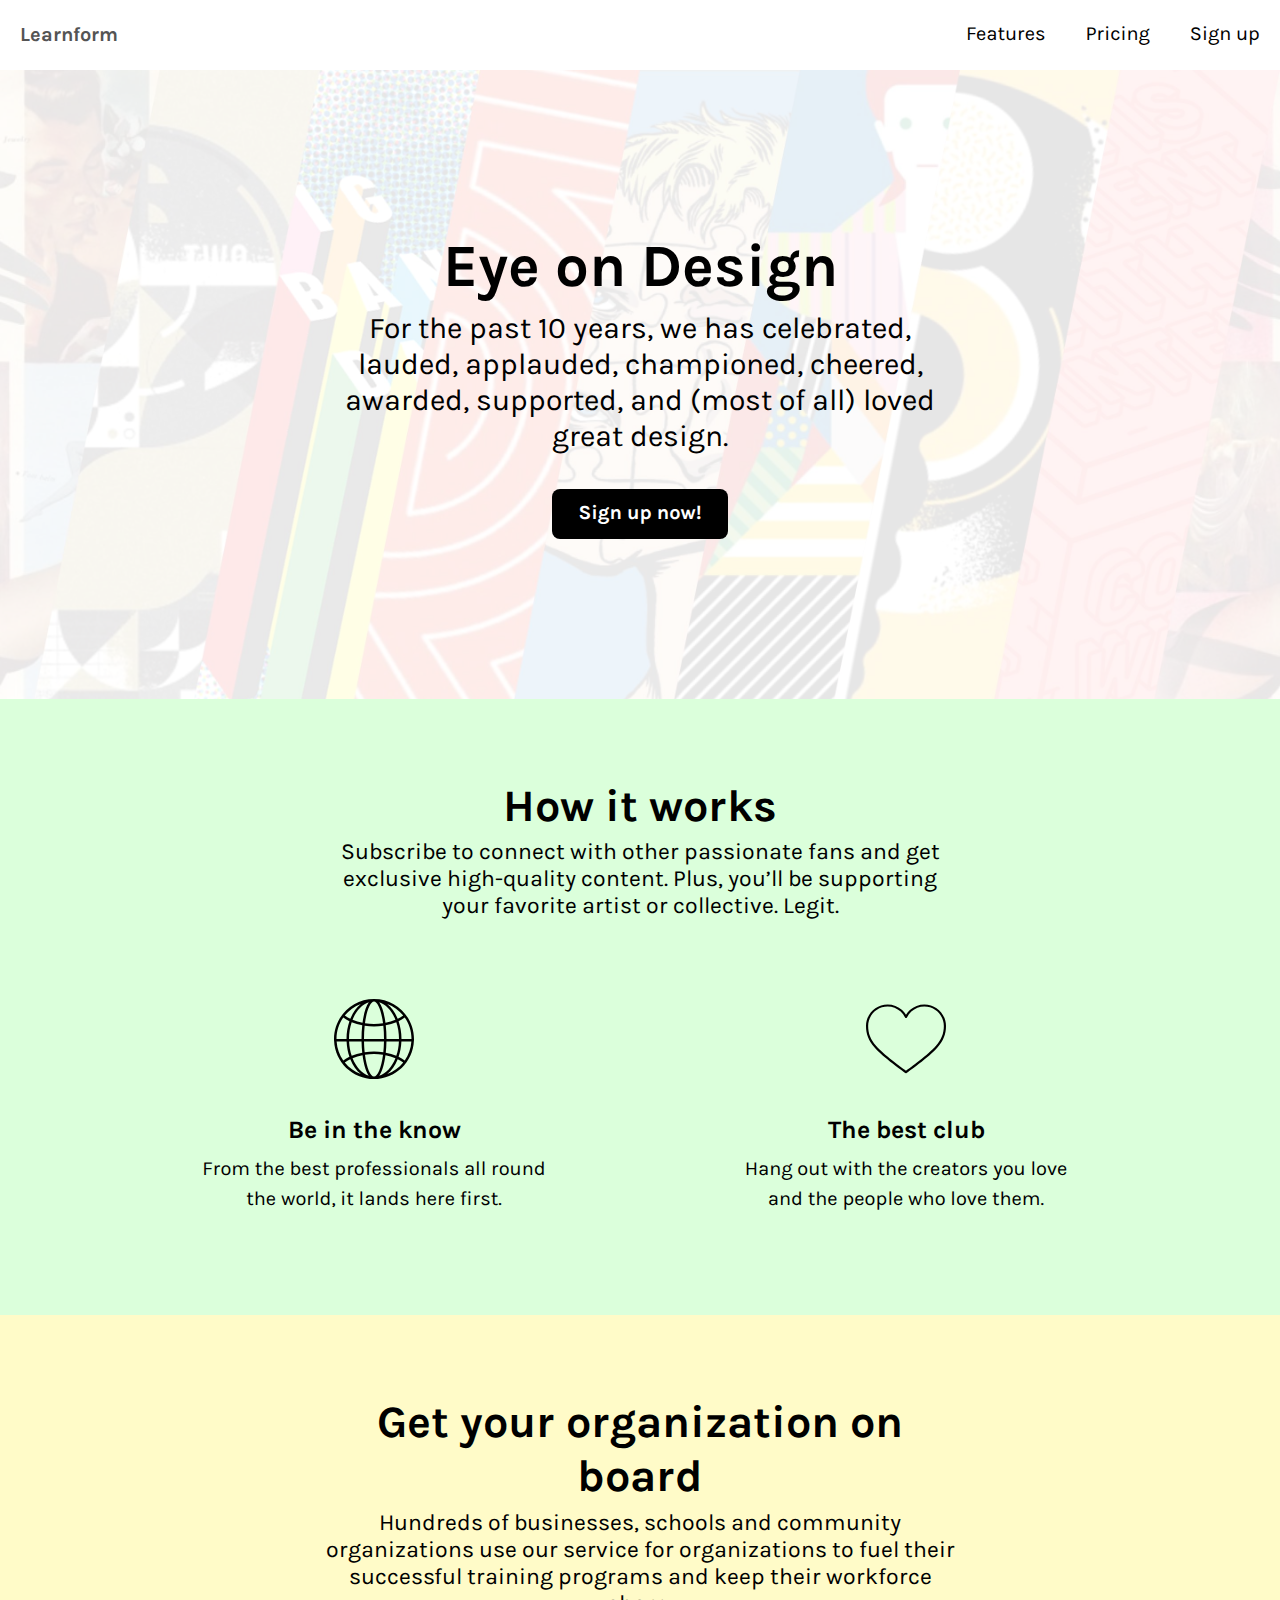
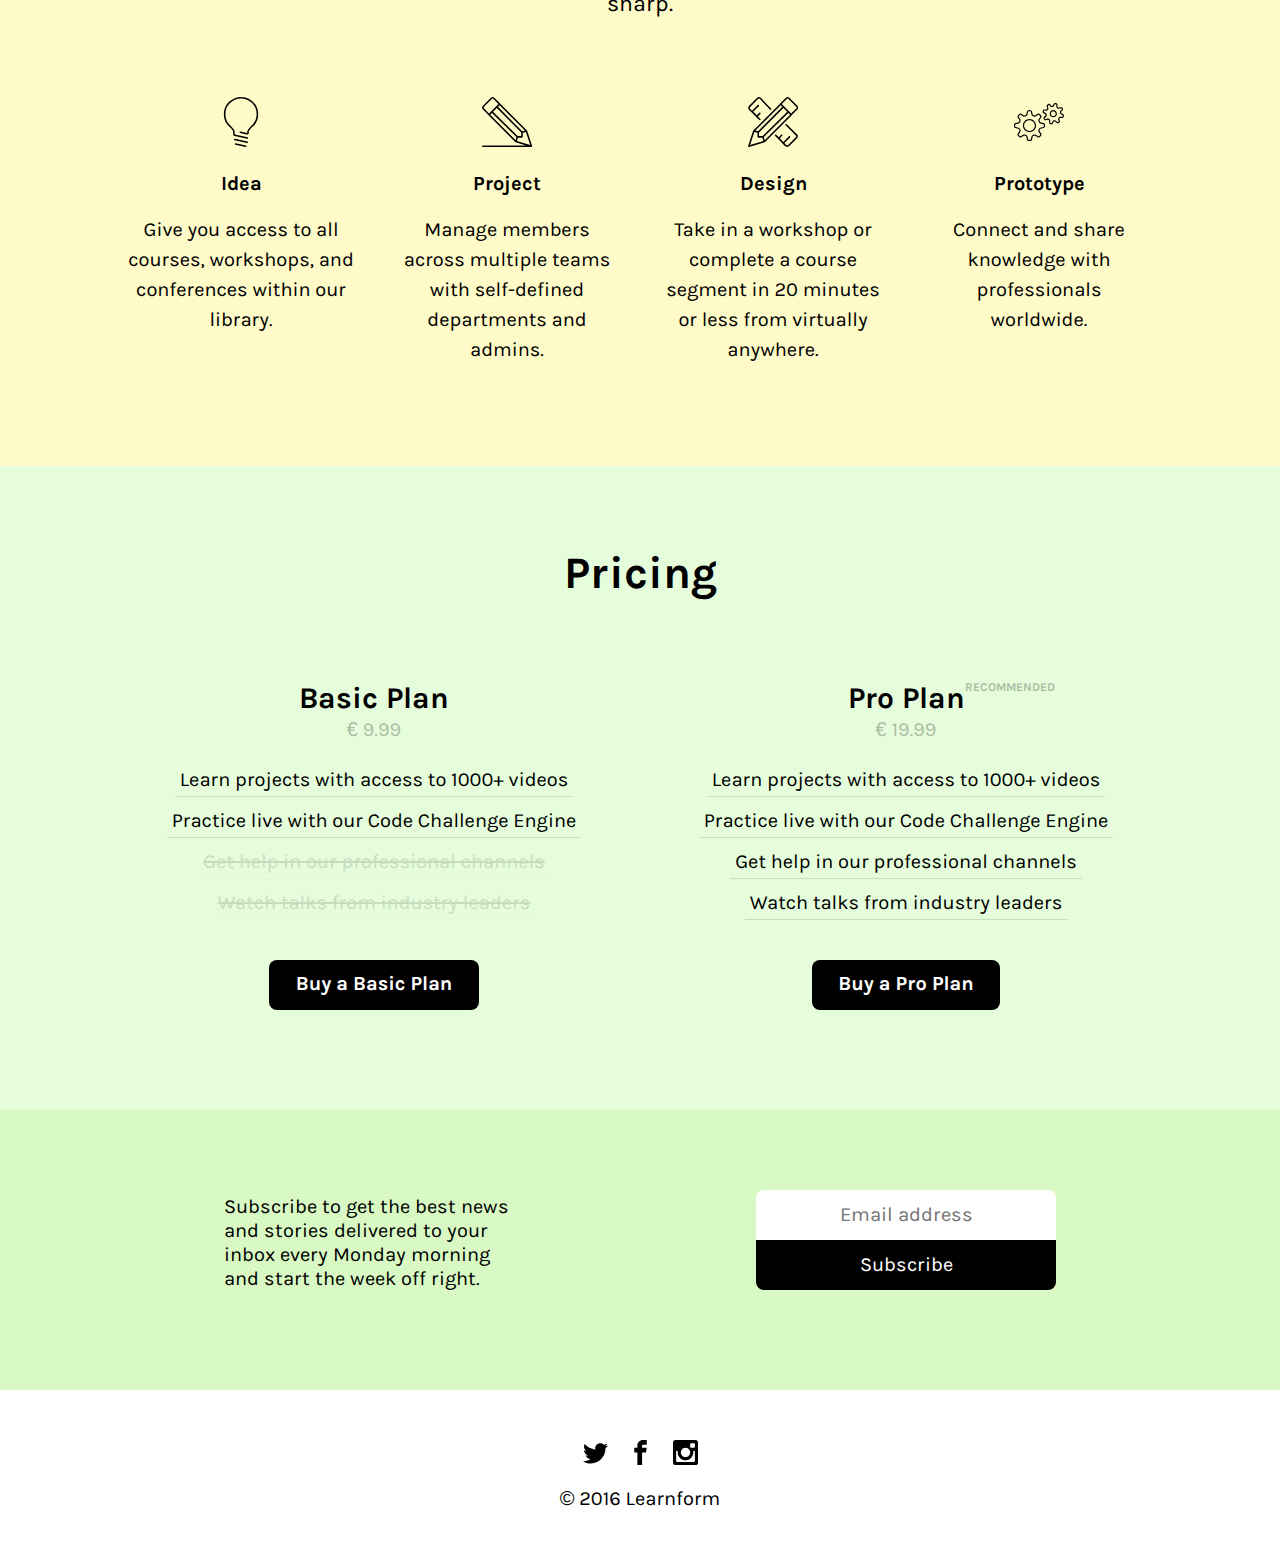
==== index.html @ a3790d33 "Final build" ====
<!DOCTYPE html>
<html lang="en" class="no-js">
  <head>
    <meta charset="utf-8">
    <meta http-equiv="x-ua-compatible" content="ie=edge">
    <meta name="viewport" content="width=device-width, initial-scale=1.0">
    <meta name="description" content="Subscribe to connect with other passionate fans and get exclusive high-quality content">
    <meta name="keywords" content="design, project, organizzation, idea, prototype, professionals">
    <meta name="author" content="Roman Horokhovatskyy">
    <meta name="robots" content="noindex nofollow">
    <title>Learnform</title>
    <link rel="stylesheet" href="css/style.css">
  </head>
  <body><svg style="position: absolute; width: 0; height: 0;" width="0" height="0" version="1.1" xmlns="http://www.w3.org/2000/svg" xmlns:xlink="http://www.w3.org/1999/xlink">
  <defs>
    <symbol id="icon-gears" viewBox="0 0 1344 1024">
      <title>gears</title>
      <path class="path1" d="M118.144 695.040c5.632 1.344 13.28 8.288 15.488 14.624l11.2 27.008c2.528 5.184 2.048 15.456-0.96 20.384l-44.704 73.088c-9.568 15.68-7.584 37.888 5.28 52.288l37.856 37.824c13.184 11.712 36.448 13.824 51.616 4.64l73.088-44.704c4.576-2.816 14.4-3.808 21.28-0.576l26.976 11.136c5.44 1.888 12.384 9.504 13.728 15.136l20.064 83.328c4.256 17.664 21.12 32.192 39.232 33.856 0 0 11.104 1.024 27.744 1.024s27.744-1.024 27.776-1.024c18.080-1.632 34.944-16.192 39.2-33.856l20.096-83.328c1.344-5.6 8.256-13.248 14.592-15.456l27.008-11.2c4.768-2.336 15.808-1.856 20.384 0.96l73.088 44.704c6.432 3.936 14.112 6.016 22.272 6.016 11.040 0 21.728-3.872 30.016-11.264l37.824-37.856c12.224-13.728 14.208-35.936 4.64-51.616l-44.704-73.088c-3.008-4.928-3.488-15.2-0.576-21.28l11.136-26.976c1.888-5.44 9.504-12.384 15.136-13.728l83.328-20.064c17.664-4.256 32.192-21.12 33.856-39.232 0 0 1.024-11.104 1.024-27.744s-1.024-27.744-1.024-27.776c-1.632-18.080-16.192-34.944-33.856-39.232l-83.296-20.032c-5.632-1.344-13.28-8.288-15.488-14.624l-11.2-27.008c-2.528-5.184-2.048-15.456 0.96-20.384l44.704-73.088c9.568-15.68 7.584-37.888-5.28-52.288l-37.856-37.824c-13.216-11.744-36.512-13.856-51.616-4.64l-73.088 44.704c-4.576 2.784-14.432 3.84-21.28 0.576l-26.976-11.136c-5.44-1.888-12.352-9.504-13.696-15.136l-20.096-83.328c-4.256-17.664-21.12-32.192-39.232-33.856-0.064 0.032-11.168-0.992-27.808-0.992s-27.744 1.024-27.776 1.024c-18.080 1.632-34.944 16.192-39.232 33.856l-20.032 83.264c-1.344 5.632-8.288 13.28-14.624 15.488l-27.008 11.2c-4.8 2.336-15.808 1.824-20.384-0.96l-73.056-44.704c-15.136-9.216-37.92-7.616-52.288 5.248l-37.824 37.856c-12.224 13.728-14.208 35.936-4.64 51.616l44.704 73.088c3.008 4.928 3.488 15.2 0.576 21.28l-11.136 26.976c-1.888 5.44-9.504 12.384-15.136 13.728l-83.328 20.064c-17.664 4.256-32.192 21.12-33.856 39.232 0.064 0-0.96 11.104-0.96 27.744s1.024 27.744 1.024 27.776c1.632 18.080 16.192 34.944 33.856 39.232l83.264 20.032zM32 608c0-14.656 0.864-24.544 0.896-24.864 0.384-4.32 5.28-9.984 9.472-11.008l83.328-20.064c16.16-3.904 32.448-18.688 37.504-33.504l10.368-25.184c7.296-14.944 6.272-36.896-2.4-51.104l-44.704-73.056c-2.144-3.552-1.536-10.592 0.576-12.992l36.512-36.544c2.912-2.592 10.336-3.232 13.664-1.216l73.088 44.704c13.856 8.48 37.6 9.056 50.176 2.816l25.216-10.432c15.712-5.408 30.496-21.696 34.4-37.888l20.032-83.296c1.024-4.224 6.688-9.12 11.008-9.504 0.32 0 10.208-0.864 24.864-0.864s24.544 0.864 24.864 0.896c4.32 0.384 9.984 5.28 11.008 9.472l20.064 83.296c3.904 16.16 18.656 32.48 33.504 37.536l25.184 10.368c14.624 7.168 37.28 6.048 51.104-2.4l73.056-44.704c3.328-2.016 11.2-0.96 12.992 0.576l36.544 36.512c2.752 3.104 3.36 10.112 1.216 13.664l-44.704 73.088c-8.672 14.176-9.696 36.16-2.816 50.176l10.432 25.216c5.408 15.712 21.696 30.496 37.888 34.4l83.296 20.032c4.224 1.024 9.12 6.688 9.504 11.008 0 0.32 0.864 10.208 0.864 24.864s-0.864 24.544-0.896 24.864c-0.384 4.32-5.28 9.984-9.472 11.008l-83.328 20.064c-16.16 3.904-32.448 18.688-37.504 33.504l-10.368 25.184c-7.296 14.944-6.272 36.896 2.4 51.104l44.704 73.056c2.144 3.552 1.536 10.592-0.576 12.992l-36.512 36.544c-1.728 1.536-4.864 2.528-8.032 2.528-2.208 0-4.256-0.48-5.6-1.312l-73.088-44.704c-13.824-8.448-37.568-9.056-50.176-2.816l-25.216 10.432c-15.712 5.408-30.496 21.728-34.368 37.888l-20.064 83.296c-1.024 4.224-6.688 9.12-11.008 9.504-0.352 0-10.24 0.864-24.896 0.864s-24.544-0.864-24.864-0.896c-4.32-0.384-9.984-5.28-11.008-9.472l-20.064-83.328c-3.904-16.16-18.688-32.448-33.504-37.504l-25.184-10.368c-6.528-3.2-14.432-4.864-22.88-4.864-10.528 0-20.544 2.592-28.224 7.296l-73.056 44.704c-3.328 2.016-11.232 0.928-12.992-0.576l-36.544-36.544c-2.752-3.104-3.36-10.112-1.216-13.664l44.704-73.088c8.672-14.176 9.696-36.16 2.816-50.176l-10.432-25.216c-5.408-15.712-21.696-30.496-37.888-34.4l-83.296-20.032c-4.224-1.024-9.12-6.688-9.504-11.008 0-0.32-0.864-10.208-0.864-24.864zM416 784c97.056 0 176-78.944 176-176s-78.944-176-176-176-176 78.944-176 176 78.944 176 176 176zM416 464c79.392 0 144 64.608 144 144s-64.608 144-144 144-144-64.608-144-144 64.608-144 144-144zM879.264 170.048c-1.28 1.952-5.92 4.416-8.288 4.416l-59.552-0.576c-14.464 0-28.96 10.272-33.696 23.872 0 0-2.624 7.456-5.504 18.88s-4.096 19.232-4.096 19.232c-2.24 14.432 5.792 30.4 18.688 37.152l52.512 27.52c2.016 1.056 4.992 5.504 5.312 8.736l2.976 20.32c0.48 2.24-1.056 7.36-2.688 8.96l-42.304 41.472c-10.592 10.368-13.376 28.096-6.080 42.016l19.168 32c8.096 11.904 25.632 17.984 39.392 13.696l58.368-17.856c3.168 0 6.336 1.216 8.128 2.656l16.48 12.16c1.92 1.28 4.448 5.984 4.416 8.288l-0.576 59.264c-0.128 14.592 10.112 29.216 23.872 34.016 0 0 7.456 2.624 18.88 5.504s19.232 4.096 19.232 4.096c0.832 0.128 4.16 0.384 4.992 0.384 13.056 0 26.304-7.84 32.16-19.072l27.52-52.512c1.056-2.016 5.504-4.992 8.736-5.312l21.216-3.072c3.2 0 6.976 1.664 8.032 2.752l41.472 42.304c10.080 10.304 27.072 13.984 42.016 6.080l31.968-19.168c12.224-8.32 18.144-25.28 13.728-39.392l-17.664-56.544c-0.672-2.176 0.384-7.424 2.496-9.952l12.16-16.48c1.28-1.952 5.92-4.416 8.288-4.416l59.552 0.576c14.464 0 28.96-10.272 33.696-23.872 0 0 2.624-7.456 5.504-18.88s4.096-19.232 4.096-19.232c2.24-14.432-5.792-30.4-18.688-37.152l-52.512-27.52c-2.016-1.056-4.992-5.504-5.312-8.736l-2.944-20.256c-0.48-2.24 1.056-7.36 2.688-8.96l42.304-41.472c10.592-10.368 13.376-28.096 6.080-42.016l-19.168-32c-8.096-11.872-25.6-18.016-39.392-13.728l-58.4 17.856c-3.168 0-6.336-1.216-8.128-2.656l-16.48-12.16c-1.92-1.28-4.448-5.984-4.416-8.288l0.576-59.264c0.128-14.592-10.112-29.216-23.872-34.016 0 0-7.456-2.624-18.88-5.504s-19.232-4.096-19.232-4.096c-0.832-0.096-4.16-0.352-4.992-0.352-13.056 0-26.304 7.84-32.16 19.072l-27.52 52.512c-1.056 2.016-5.504 4.992-8.736 5.312l-21.216 3.040c-3.2 0-6.976-1.664-8.032-2.752l-41.472-42.304c-10.048-10.272-27.008-13.984-42.016-6.080l-32 19.136c-12.224 8.32-18.144 25.28-13.728 39.392l17.664 56.544c0.672 2.176-0.384 7.424-2.496 9.952l-12.128 16.48zM905.504 188.352l10.976-14.912c8.576-10.144 11.904-26.688 7.936-39.328l-17.632-56.512c-0.16-0.896 0.544-2.912 0.384-2.944l30.336-18.176 3.616 0.544 41.504 42.304c7.36 7.488 19.488 12.352 30.88 12.352 2.624 0 5.152-0.256 6.528-0.608l18.4-2.72c13.184-1.152 27.232-10.496 33.376-22.208l27.488-52.48c0.512-0.8 2.528-1.952 3.84-1.952 0.352 0.032 6.88 1.12 16.416 3.488 9.504 2.4 15.776 4.544 16.064 4.672 0.992 0.416 2.432 2.496 2.496 3.52l-0.576 59.264c-0.128 13.248 7.84 28.128 18.144 34.848l14.88 10.976c9.888 8.352 26.848 11.872 39.328 7.936l56.768-17.664c1.344 0 2.848 0.832 2.656 0.416l18.176 30.336c0.352 0.832 0 2.944-0.544 3.616l-42.304 41.504c-9.44 9.312-14.336 25.44-11.744 37.408l2.688 18.4c1.152 13.184 10.496 27.232 22.24 33.376l52.48 27.488c0.896 0.576 2.016 2.816 1.952 3.84-0.032 0.352-1.12 6.88-3.488 16.416-2.4 9.504-4.544 15.776-4.672 16.064-0.416 0.992-2.496 2.432-3.52 2.496l-59.584-0.576c-13.152 0-27.872 7.968-34.528 18.144l-10.944 14.88c-8.576 10.144-11.904 26.688-7.936 39.328l17.632 56.512c0.16 0.864-0.544 2.912-0.384 2.944l-30.336 18.176-3.616-0.544-41.504-42.304c-7.36-7.488-19.488-12.352-30.88-12.352-2.624 0-5.152 0.256-6.528 0.608l-18.4 2.72c-13.184 1.152-27.232 10.496-33.376 22.208l-27.488 52.48c-0.512 0.8-2.528 1.952-3.84 1.952v0c-0.352-0.032-6.88-1.12-16.416-3.488-9.504-2.4-15.776-4.544-16.064-4.672-0.992-0.416-2.432-2.496-2.496-3.52l0.576-59.264c0.128-13.248-7.84-28.128-18.144-34.848l-14.88-10.976c-7.104-6.016-17.568-9.6-28-9.6-4.032 0-7.872 0.576-11.36 1.664l-56.768 17.664c-1.376 0-2.88-0.736-2.656-0.416l-18.176-30.336c-0.352-0.832 0-2.944 0.544-3.616l42.304-41.504c9.44-9.312 14.336-25.44 11.744-37.408l-2.688-18.368c-1.152-13.184-10.496-27.232-22.24-33.376l-52.48-27.488c-0.896-0.576-2.016-2.816-1.952-3.84 0.032-0.352 1.12-6.88 3.488-16.416 2.4-9.504 4.544-15.776 4.672-16.064 0.416-0.992 2.496-2.432 3.52-2.496l59.584 0.576c13.152 0 27.872-7.968 34.528-18.144zM1056 384c52.928 0 96-43.072 96-96s-43.072-96-96-96-96 43.072-96 96 43.072 96 96 96zM1056 224c35.296 0 64 28.704 64 64s-28.704 64-64 64-64-28.704-64-64 28.704-64 64-64z"></path>
    </symbol>

    <symbol id="icon-lightbulb" viewBox="0 0 704 1024">
      <title>lightbulb</title>
      <path class="path1" d="M352 0c-169.28 0-352 134.592-352 352 0 107.296 42.688 197.568 124.672 265.984 0.864 1.088 1.856 2.016 2.944 2.816 60.832 65.984 63.904 78.528 64.32 107.552 0.192 11.488 0.096 14.88 0 16.736l-0.128 6.688c-0.48 14.464-1.216 38.688 28.768 47.84l259.008 56.992c1.152 0.256 2.304 0.384 3.424 0.384 7.36 0 13.984-5.088 15.616-12.576 1.92-8.64-3.552-17.184-12.192-19.072l-257.76-56.672c-4.96-1.504-5.376-1.632-4.928-15.936l0.096-6.112c0 0 0.32-2.496 0.064-18.752-0.608-40.608-9.44-60.224-73.888-129.888-1.248-1.536-2.752-2.816-4.416-3.776-75.392-64.096-113.6-145.568-113.6-242.208 0-197.664 166.080-320 320-320 157.312 0 320 119.712 320 320 0 127.296-61.696 197.472-112.576 241.632-1.76 0.832-3.328 2.016-4.704 3.488-65.184 70.528-74.016 90.144-74.624 130.752 0 0.96-0.032 2.080 0 3.296l-0.032 1.12c-0.096 2.432-0.448 3.776-0.416 4.288-1.088-0.16-3.744-0.576-3.744-0.576l-134.24-31.584c-8.704-1.984-17.216 3.328-19.232 11.904-2.016 8.608 3.296 17.216 11.904 19.264l132.608 31.104c1.76 0.64 17.696 5.824 31.136-3.616 5.856-4.128 12.672-12.224 13.888-27.712l0.096-1.504c0.032-1.024 0.064-2.080 0.064-3.168 0-0.288 0-0.576-0.032-0.832l0.032-1.472c0.416-28.864 3.424-41.408 64.16-107.392 0.288-0.224 0.608-0.448 0.864-0.704 85.344-71.712 126.848-159.488 126.848-268.288 0-220.32-178.976-352-352-352zM480 944c7.328 0 13.92-5.024 15.584-12.48 1.984-8.608-3.424-17.184-12.064-19.136l-256-58.048c-8.672-1.92-17.184 3.456-19.136 12.064-1.984 8.608 3.424 17.184 12.064 19.136l256 58.048c1.216 0.288 2.4 0.416 3.552 0.416zM243.488 945.728c-8.672-1.92-17.152 3.488-19.136 12.096-1.92 8.64 3.488 17.184 12.128 19.104l208 46.656c1.216 0.288 2.368 0.416 3.52 0.416 7.328 0 13.952-5.056 15.616-12.512 1.92-8.64-3.488-17.184-12.128-19.104l-208-46.656z"></path>
    </symbol>

    <symbol id="icon-pencil" viewBox="0 0 1024 1024">
      <title>pencil</title>
      <path class="path1" d="M0 1007.328c0 8.832 7.168 16 16 16h995.552c2.144 0 4.224-0.416 6.176-1.248s3.712-2.016 5.184-3.488c0.032-0.032 0.064-0.032 0.096-0.064 0.096-0.096 0.096-0.288 0.224-0.384 1.632-1.76 2.688-3.904 3.424-6.24 0.224-0.736 0.32-1.44 0.448-2.208 0.128-0.8 0.48-1.504 0.48-2.336 0-1.28-0.448-2.4-0.736-3.584-0.096-0.448 0.096-0.896-0.064-1.344l-101.12-310.88c-0.768-2.4-2.112-4.608-3.904-6.368l-547.744-547.776c-0.576-0.896-0.992-1.856-1.76-2.656l-119.648-119.648c-19.424-19.424-51.040-19.424-70.496 0l-167.52 167.52c-9.408 9.408-14.592 21.92-14.592 35.232s5.184 25.856 14.592 35.264l116.992 116.992c0.576 0.864 0.96 1.856 1.728 2.624l546.88 550.56c1.888 1.92 4.192 3.296 6.784 4.064l214.816 64h-885.792c-8.832-0.032-16 7.136-16 15.968zM203.584 325.152l501.984 495.552-18.464 64.064-519.84-523.296 36.32-36.32zM730.112 800l-503.936-497.44 77.984-77.984 499.424 500.736v74.688h-73.472zM823.52 700l-496.736-498.048 33.248-33.248 518.752 518.752-55.264 12.544zM735.616 832h83.968c8.832 0 16-7.168 16-16v-85.92l64.224-14.592 87.136 267.84-271.616-80.928 20.288-70.4zM32 217.856c0-4.768 1.856-9.216 5.216-12.608l167.52-167.52c6.944-6.944 18.24-6.976 25.248 0l107.904 107.904-192.736 192.736-107.904-107.904c-3.392-3.36-5.248-7.84-5.248-12.608z"></path>
    </symbol>

    <symbol id="icon-tools" viewBox="0 0 992 1024">
      <title>tools</title>
      <path class="path1" d="M6.752 180.672c-27.104 27.136-21.312 65.344 0.256 86.88 0.864 0.832 87.488 83.584 209.312 205.408 3.136 3.136 7.232 4.672 11.328 4.672s8.192-1.568 11.328-4.672c6.24-6.24 6.24-16.384 0-22.624-18.368-18.368-35.84-35.744-52.416-52.192l50.848-50.848c6.24-6.24 6.24-16.384 0-22.624s-16.384-6.24-22.624 0l-50.976 50.976c-28.512-28.16-53.632-52.736-74.080-72.672l115.68-115.68c6.24-6.24 6.24-16.384 0-22.624s-16.384-6.24-22.624 0l-116.032 116.032c-23.552-22.816-37.12-35.776-37.344-36-6.752-6.752-15.616-25.76 0-41.376l160-160c6.176-6.272 22.624-18.72 40.672-0.768 0.8 0.896 81.6 92.672 204.928 216 6.24 6.24 16.384 6.24 22.624 0s6.24-16.384 0-22.624c-122.56-122.528-202.752-213.6-204.224-215.264-29.824-29.76-65.792-20.832-86.624 0l-160.032 160zM685.408 772.672c-6.24-6.24-16.384-6.24-22.624 0l-50.912 50.88c-15.52-15.712-31.808-32.16-48.96-49.312-6.24-6.24-16.384-6.24-22.624 0s-6.24 16.384 0 22.624c118.528 118.496 201.312 207.008 202.496 208.288 10.976 11.008 26.016 17.056 42.336 17.056v0c16.8 0 33.792-6.56 44.32-17.12l159.936-161.824c20.128-20.128 21.28-54.272 2.496-73.12l-214.592-214.56c-6.24-6.24-16.384-6.24-22.624 0s-6.24 16.384 0 22.624l214.592 214.56c6.4 6.4 5.184 20.224-2.528 27.936l-159.968 161.824c-3.68 3.712-12.032 7.68-21.632 7.68 0 0 0 0 0 0-5.504 0-13.376-1.344-19.328-7.328-0.32-0.352-13.728-14.656-36.992-39.008l116.608-116.608c6.24-6.24 6.24-16.384 0-22.624s-16.384-6.24-22.624 0l-116.128 116.128c-19.968-20.768-44.448-46.016-72.32-74.432l51.072-51.072c6.24-6.208 6.24-16.32 0-22.592zM-9.376 1018.528c3.072 3.136 7.2 4.8 11.456 4.8 1.536 0 3.072-0.224 4.576-0.672l320-95.328c2.592-0.768 4.896-2.144 6.784-4.064l546.88-550.56c0.768-0.768 1.152-1.76 1.728-2.624l116.992-116.992c9.408-9.44 14.624-21.952 14.624-35.296 0-13.312-5.216-25.824-14.624-35.2l-167.52-167.488c-18.816-18.816-51.68-18.816-70.496 0l-119.648 119.648c-0.768 0.768-1.184 1.76-1.76 2.656l-547.712 547.744c-1.792 1.792-3.136 3.968-3.904 6.368l-101.12 310.88c-1.856 5.664-0.416 11.84 3.744 16.128zM653.6 168.672l33.248 33.248-496.736 498.080-55.264-12.544 518.752-518.784zM210.080 725.312l499.424-500.736 77.952 77.952-503.936 497.472h-73.44v-74.688zM846.368 361.472l-519.808 523.328-18.464-64.064 501.984-495.584 36.288 36.32zM113.856 715.488l64.224 14.592v85.92c0 8.832 7.168 16 16 16h83.968l20.288 70.4-271.616 80.928 87.136-267.84zM783.68 37.728c6.752-6.752 18.496-6.752 25.248 0l167.52 167.52c3.36 3.36 5.216 7.84 5.216 12.608 0 4.736-1.856 9.248-5.248 12.64l-107.872 107.904-192.736-192.736 107.872-107.936z"></path>
    </symbol>

    <symbol id="icon-heart" viewBox="0 0 1184 1024">
      <title>heart</title>
      <path class="path1" d="M864 0c-79.232 0-155.392 29.472-214.528 83.040-22.464 20.32-41.696 43.424-57.472 68.928-15.776-25.504-35.008-48.608-57.472-68.96-59.136-53.536-135.296-83.008-214.528-83.008-176.448 0-320 143.552-320 320 0 119.104 37.056 213.12 123.872 314.4 126.144 147.2 445.408 371.84 458.944 381.344 2.752 1.952 5.984 2.912 9.184 2.912s6.432-0.96 9.184-2.912c13.536-9.504 332.8-234.144 458.976-381.344 86.784-101.28 123.84-195.296 123.84-314.4 0-176.448-143.552-320-320-320zM1035.872 613.6c-111.84 130.432-389.76 330.912-443.872 369.44-54.112-38.528-332.032-239.008-443.84-369.44-81.44-95.008-116.16-182.816-116.16-293.6 0-158.816 129.216-288 288-288 71.264 0 139.84 26.528 193.024 74.72 26.816 24.32 48.576 52.992 64.64 85.248 5.44 10.88 23.232 10.88 28.672 0 16.064-32.256 37.824-60.928 64.64-85.216 53.184-48.224 121.76-74.752 193.024-74.752 158.784 0 288 129.184 288 288 0 110.784-34.72 198.592-116.128 293.6z"></path>
    </symbol>

    <symbol id="icon-global" viewBox="0 0 1024 1024">
      <title>global</title>
      <path class="path1" d="M1.088 533.376c11.328 272.352 235.808 490.624 510.912 490.624s499.584-218.272 510.912-490.624c0.608-1.696 1.088-3.456 1.088-5.376 0-1.152-0.416-2.144-0.64-3.2 0.096-4.288 0.64-8.48 0.64-12.8 0-282.304-229.696-512-512-512s-512 229.696-512 512c0 4.32 0.544 8.512 0.64 12.8-0.224 1.056-0.64 2.048-0.64 3.2 0 1.92 0.48 3.68 1.088 5.376zM797.472 727.744c-42.208-17.664-87.52-31.328-134.88-40.672 5.056-46.496 8.032-94.784 8.96-143.040h159.36c-2.912 65.728-14.592 127.776-33.44 183.712zM862.88 544h127.488c-5.952 89.792-36.416 172.896-85.216 242.528-24.288-17.056-50.464-32.608-78.624-46.080 20.64-59.808 33.344-126.176 36.352-196.448zM396.448 713.152c37.696-5.888 76.384-9.152 115.552-9.152s77.856 3.264 115.52 9.152c-22.208 170.72-70.72 278.848-115.52 278.848s-93.312-108.128-115.552-278.848zM445.056 981.248c-88.032-28.224-162.496-111.072-207.424-223.488 39.872-16.8 82.752-29.92 127.68-38.944 14.688 111.872 41.536 209.344 79.744 262.432zM392.768 342.688c38.944 6.016 78.88 9.312 119.232 9.312s80.288-3.296 119.232-9.312c5.504 51.84 8.768 108.416 8.768 169.312h-256c0-60.896 3.264-117.472 8.768-169.312zM639.52 544c-0.896 48.8-3.776 94.752-8.32 137.312-38.912-6.016-78.816-9.312-119.2-9.312s-80.288 3.296-119.232 9.312c-5.536-52.032-7.584-97.824-8.32-137.312h255.072zM658.72 718.816c44.928 9.024 87.776 22.144 127.68 38.944-44.928 112.416-119.392 195.264-207.424 223.488 38.176-53.088 65.024-150.56 79.744-262.432zM672 512c0-58.752-3.264-118.272-9.408-175.040 47.36-9.344 92.672-23.040 134.88-40.672 21.888 64.928 34.528 138.080 34.528 215.712h-160zM658.72 305.184c-14.72-111.872-41.536-209.376-79.776-262.432 88.032 28.224 162.496 111.072 207.424 223.488-39.872 16.8-82.72 29.952-127.648 38.944zM627.552 310.848c-37.696 5.888-76.384 9.152-115.552 9.152s-77.856-3.264-115.552-9.152c22.24-170.72 70.752-278.848 115.552-278.848s93.312 108.128 115.552 278.848zM365.28 305.184c-44.928-9.024-87.776-22.144-127.68-38.944 44.928-112.416 119.392-195.264 207.424-223.488-38.176 53.088-65.024 150.56-79.744 262.432zM361.408 336.96c-6.144 56.768-9.408 116.288-9.408 175.040h-160c0-77.632 12.64-150.784 34.528-215.744 42.208 17.664 87.52 31.328 134.88 40.704zM352.448 544c0.928 48.256 3.904 96.544 8.96 143.072-47.36 9.344-92.672 23.040-134.88 40.672-18.848-55.936-30.528-117.984-33.44-183.744h159.36zM197.44 740.448c-28.16 13.504-54.304 29.024-78.592 46.080-48.8-69.632-79.264-152.704-85.216-242.528h127.488c3.008 70.272 15.712 136.64 36.32 196.448zM138.016 812.16c21.92-15.328 45.344-29.504 70.624-41.76 32.128 79.52 78.368 145.536 133.952 190.176-80.832-30.656-151.328-82.176-204.576-148.416zM681.408 960.544c55.616-44.608 101.824-110.656 133.952-190.176 25.28 12.288 48.704 26.432 70.624 41.76-53.248 66.272-123.744 117.792-204.576 148.416zM864 512c0-82.144-13.696-159.584-37.44-228.448 28.16-13.504 54.336-29.024 78.624-46.080 54.528 77.888 86.816 172.448 86.816 274.528h-128zM886.016 211.84c-21.92 15.328-45.344 29.472-70.624 41.76-32.128-79.52-78.368-145.568-133.952-190.176 80.8 30.656 151.296 82.176 204.576 148.416zM342.592 63.456c-55.616 44.608-101.824 110.656-133.952 190.176-25.312-12.288-48.704-26.464-70.624-41.792 53.248-66.24 123.744-117.76 204.576-148.384zM118.848 237.472c24.256 17.056 50.432 32.576 78.592 46.080-23.744 68.864-37.44 146.304-37.44 228.448h-128c0-102.080 32.288-196.64 86.848-274.528z"></path>
    </symbol>

    <!-- Social -->

    <symbol id="icon-facebook" viewBox="0 0 1024 1024">
      <title>facebook</title>
      <path class="path1" d="M608 192h160v-192h-160c-123.514 0-224 100.486-224 224v96h-128v192h128v512h192v-512h160l32-192h-192v-96c0-17.346 14.654-32 32-32z"></path>
    </symbol>

    <symbol id="icon-instagram" viewBox="0 0 1024 1024">
      <title>instagram</title>
      <path class="path1" d="M928 0h-832c-52.8 0-96 43.2-96 96v832c0 52.8 43.2 96 96 96h832c52.8 0 96-43.2 96-96v-832c0-52.8-43.2-96-96-96zM704 160c0-17.6 14.4-32 32-32h128c17.6 0 32 14.4 32 32v128c0 17.6-14.4 32-32 32h-128c-17.6 0-32-14.4-32-32v-128zM512 320c106 0 192 86 192 192s-86 192-192 192c-106 0-192-86-192-192s86-192 192-192zM896 864v0c0 17.6-14.4 32-32 32h-704c-17.6 0-32-14.4-32-32v0-416h70.4c-4.2 20.6-6.4 42-6.4 64 0 176.8 143.2 320 320 320s320-143.2 320-320c0-22-2.2-43.4-6.4-64h70.4v416z"></path>
    </symbol>

    <symbol id="icon-twitter" viewBox="0 0 1024 1024">
      <title>twitter</title>
      <path class="path1" d="M1024 226.4c-37.6 16.8-78.2 28-120.6 33 43.4-26 76.6-67.2 92.4-116.2-40.6 24-85.6 41.6-133.4 51-38.4-40.8-93-66.2-153.4-66.2-116 0-210 94-210 210 0 16.4 1.8 32.4 5.4 47.8-174.6-8.8-329.4-92.4-433-219.6-18 31-28.4 67.2-28.4 105.6 0 72.8 37 137.2 93.4 174.8-34.4-1-66.8-10.6-95.2-26.2 0 0.8 0 1.8 0 2.6 0 101.8 72.4 186.8 168.6 206-17.6 4.8-36.2 7.4-55.4 7.4-13.6 0-26.6-1.4-39.6-3.8 26.8 83.4 104.4 144.2 196.2 146-72 56.4-162.4 90-261 90-17 0-33.6-1-50.2-3 93.2 59.8 203.6 94.4 322.2 94.4 386.4 0 597.8-320.2 597.8-597.8 0-9.2-0.2-18.2-0.6-27.2 41-29.4 76.6-66.4 104.8-108.6z"></path>
    </symbol>
  </defs>
</svg>

    <div class="topbar">
      <header>
        <h1><a href="/">Learnform</a></h1>
      </header>
      <nav>
        <h1 class="vh">Main navigation</h1><a href="#features">Features</a><a href="#pricing">Pricing</a><a href="#pricing">Sign up</a>
      </nav>
    </div>
    <section class="hero">
      <div class="headline contain">
        <h1>Eye on Design</h1>
        <h2>For the past 10 years, we has celebrated, lauded, applauded, championed, cheered, awarded, supported, and (most of all) loved great design.</h2><a href="#pricing" class="button">Sign up now!</a>
      </div><span class="bg"></span>
    </section>
    <section id="features" class="layout-1">
      <div class="headline contain">
        <h1>How it works</h1>
        <h2>Subscribe to connect with other passionate fans and get exclusive high-quality content. Plus, you’ll be supporting your favorite artist or collective. Legit.</h2>
      </div>
      <div class="contain">
        <div class="columns two">
          <article class="column">
            <h1>Be in the know</h1>
            <p>From the best professionals all round the world, it lands here first.</p>
            <figure>
              <svg class="icon">
                <use xlink:href="#icon-global"></use>
              </svg>
            </figure>
          </article>
          <article class="column">
            <h1>The best club</h1>
            <p>Hang out with the creators you love and the people who love them.</p>
            <figure>
              <svg class="icon">
                <use xlink:href="#icon-heart"></use>
              </svg>
            </figure>
          </article>
        </div>
      </div>
    </section>
    <section class="layout-2">
      <div class="headline contain">
        <h1>Get your organization on board</h1>
        <h2>Hundreds of businesses, schools and community organizations use our service for organizations to fuel their successful training programs and keep their workforce sharp.</h2>
      </div>
      <div class="contain">
        <div class="columns four">
          <article class="column">
            <h1>Idea</h1>
            <p>Give you access to all courses, workshops, and conferences within our library.</p>
            <figure>
              <svg class="icon">
                <use xlink:href="#icon-lightbulb"></use>
              </svg>
            </figure>
          </article>
          <article class="column">
            <h1>Project</h1>
            <p>Manage members across multiple teams with self-defined departments and admins. </p>
            <figure>
              <svg class="icon">
                <use xlink:href="#icon-pencil"></use>
              </svg>
            </figure>
          </article>
          <article class="column">
            <h1>Design</h1>
            <p>Take in a workshop or complete a course segment in 20 minutes or less from virtually anywhere.</p>
            <figure>
              <svg class="icon">
                <use xlink:href="#icon-tools"></use>
              </svg>
            </figure>
          </article>
          <article class="column">
            <h1>Prototype</h1>
            <p>Connect and share knowledge with professionals worldwide.</p>
            <figure>
              <svg class="icon">
                <use xlink:href="#icon-gears"></use>
              </svg>
            </figure>
          </article>
        </div>
      </div>
    </section>
    <section id="pricing" class="pricing">
      <div class="headline contain">
        <h1>Pricing</h1>
      </div>
      <div class="contain">
        <div class="columns two">
          <article class="column">
            <div class="price">
              <h1>Basic Plan</h1><span>&euro; 9.99</span>
            </div>
            <ul>
              <li class="yes">Learn projects with access to 1000+ videos</li>
              <li class="yes">Practice live with our Code Challenge Engine</li>
              <li class="no">Get help in our professional channels</li>
              <li class="no">Watch talks from industry leaders</li>
            </ul><a href="#" class="button">Buy a Basic Plan</a>
          </article>
          <article class="column">
            <div class="price">
              <h1>Pro Plan<span class="featured">Recommended</span></h1><span>&euro; 19.99</span>
            </div>
            <ul>
              <li class="yes">Learn projects with access to 1000+ videos</li>
              <li class="yes">Practice live with our Code Challenge Engine</li>
              <li class="yes">Get help in our professional channels</li>
              <li class="yes">Watch talks from industry leaders</li>
            </ul><a href="#" class="button">Buy a Pro Plan</a>
          </article>
        </div>
      </div>
    </section>
    <section class="newsletter">
      <div class="contain">
        <div class="columns two">
          <div class="column">
            <h1 class="vh">Newsletter</h1>
            <h2>Subscribe to get the best news and stories delivered to your inbox every Monday morning and start the week off right.</h2>
          </div>
          <div class="column">
            <form class="form">
              <label for="newsletter" class="vh">Subscribe for updates</label>
              <input id="newsletter" type="email" name="email" placeholder="Email address" class="input"><br>
              <button type="submit" class="button">Subscribe</button>
            </form>
          </div>
        </div>
      </div>
    </section>
    <footer class="footer">
      <div class="contain">
        <nav class="social">
          <h1 class="vh">Social links</h1><a href="#" target="_blank"><span class="vh">Twitter</span>
            <svg class="icon">
              <use xlink:href="#icon-twitter"></use>
            </svg></a><a href="#" target="_blank"><span class="vh">Facebook</span>
            <svg class="icon">
              <use xlink:href="#icon-facebook"></use>
            </svg></a><a href="#" target="_blank"><span class="vh">Instagram</span>
            <svg class="icon">
              <use xlink:href="#icon-instagram"></use>
            </svg></a>
        </nav>
        <div class="copy">
          <p>&copy; 2016 Learnform</p>
        </div>
      </div>
    </footer>
    <script src="js/scripts-min.js"></script>
  </body>
</html>
---- css/style.css ----
@font-face {
  font-family: "Karla";
  font-style: normal;
  font-weight: 400;
  src: local("Karla"), local("Karla-Regular"), url(../fonts/Karla-Regular.woff2) format("woff2"), url(../fonts/Karla-Regular.woff) format("woff");
}
@font-face {
  font-family: "Karla";
  font-style: italic;
  font-weight: 400;
  src: local("Karla Italic"), local("Karla-Italic"), url(../fonts/Karla-Italic.woff2) format("woff2"), url(../fonts/Karla-Italic.woff) format("woff");
}
@font-face {
  font-family: "Karla";
  font-style: normal;
  font-weight: 700;
  src: local("Karla Bold"), local("Karla-Bold"), url(../fonts/Karla-Bold.woff2) format("woff2"), url(../fonts/Karla-Bold.woff) format("woff");
}
/*! normalize.css v3.0.3 | MIT License | github.com/necolas/normalize.css */
/**
 * 1. Set default font family to sans-serif.
 * 2. Prevent iOS and IE text size adjust after device orientation change,
 *    without disabling user zoom.
 */
html {
  font-family: sans-serif;
  /* 1 */
  -ms-text-size-adjust: 100%;
  /* 2 */
  -webkit-text-size-adjust: 100%;
  /* 2 */
}

/**
 * Remove default margin.
 */
body {
  margin: 0;
}

/* HTML5 display definitions
   ========================================================================== */
/**
 * Correct `block` display not defined for any HTML5 element in IE 8/9.
 * Correct `block` display not defined for `details` or `summary` in IE 10/11
 * and Firefox.
 * Correct `block` display not defined for `main` in IE 11.
 */
article,
aside,
details,
figcaption,
figure,
footer,
header,
hgroup,
main,
menu,
nav,
section,
summary {
  display: block;
}

/**
 * 1. Correct `inline-block` display not defined in IE 8/9.
 * 2. Normalize vertical alignment of `progress` in Chrome, Firefox, and Opera.
 */
audio,
canvas,
progress,
video {
  display: inline-block;
  /* 1 */
  vertical-align: baseline;
  /* 2 */
}

/**
 * Prevent modern browsers from displaying `audio` without controls.
 * Remove excess height in iOS 5 devices.
 */
audio:not([controls]) {
  display: none;
  height: 0;
}

/**
 * Address `[hidden]` styling not present in IE 8/9/10.
 * Hide the `template` element in IE 8/9/10/11, Safari, and Firefox < 22.
 */
[hidden],
template {
  display: none;
}

/* Links
   ========================================================================== */
/**
 * Remove the gray background color from active links in IE 10.
 */
a {
  background-color: transparent;
}

/**
 * Improve readability of focused elements when they are also in an
 * active/hover state.
 */
a:active,
a:hover {
  outline: 0;
}

/* Text-level semantics
   ========================================================================== */
/**
 * Address styling not present in IE 8/9/10/11, Safari, and Chrome.
 */
abbr[title] {
  border-bottom: 1px dotted;
}

/**
 * Address style set to `bolder` in Firefox 4+, Safari, and Chrome.
 */
b,
strong {
  font-weight: bold;
}

/**
 * Address styling not present in Safari and Chrome.
 */
dfn {
  font-style: italic;
}

/**
 * Address variable `h1` font-size and margin within `section` and `article`
 * contexts in Firefox 4+, Safari, and Chrome.
 */
h1 {
  font-size: 2em;
  margin: 0.67em 0;
}

/**
 * Address styling not present in IE 8/9.
 */
mark {
  background: #ff0;
  color: #000;
}

/**
 * Address inconsistent and variable font size in all browsers.
 */
small {
  font-size: 80%;
}

/**
 * Prevent `sub` and `sup` affecting `line-height` in all browsers.
 */
sub,
sup {
  font-size: 75%;
  line-height: 0;
  position: relative;
  vertical-align: baseline;
}

sup {
  top: -0.5em;
}

sub {
  bottom: -0.25em;
}

/* Embedded content
   ========================================================================== */
/**
 * Remove border when inside `a` element in IE 8/9/10.
 */
img {
  border: 0;
}

/**
 * Correct overflow not hidden in IE 9/10/11.
 */
svg:not(:root) {
  overflow: hidden;
}

/* Grouping content
   ========================================================================== */
/**
 * Address margin not present in IE 8/9 and Safari.
 */
figure {
  margin: 1em 40px;
}

/**
 * Address differences between Firefox and other browsers.
 */
hr {
  box-sizing: content-box;
  height: 0;
}

/**
 * Contain overflow in all browsers.
 */
pre {
  overflow: auto;
}

/**
 * Address odd `em`-unit font size rendering in all browsers.
 */
code,
kbd,
pre,
samp {
  font-family: monospace, monospace;
  font-size: 1em;
}

/* Forms
   ========================================================================== */
/**
 * Known limitation: by default, Chrome and Safari on OS X allow very limited
 * styling of `select`, unless a `border` property is set.
 */
/**
 * 1. Correct color not being inherited.
 *    Known issue: affects color of disabled elements.
 * 2. Correct font properties not being inherited.
 * 3. Address margins set differently in Firefox 4+, Safari, and Chrome.
 */
button,
input,
optgroup,
select,
textarea {
  color: inherit;
  /* 1 */
  font: inherit;
  /* 2 */
  margin: 0;
  /* 3 */
}

/**
 * Address `overflow` set to `hidden` in IE 8/9/10/11.
 */
button {
  overflow: visible;
}

/**
 * Address inconsistent `text-transform` inheritance for `button` and `select`.
 * All other form control elements do not inherit `text-transform` values.
 * Correct `button` style inheritance in Firefox, IE 8/9/10/11, and Opera.
 * Correct `select` style inheritance in Firefox.
 */
button,
select {
  text-transform: none;
}

/**
 * 1. Avoid the WebKit bug in Android 4.0.* where (2) destroys native `audio`
 *    and `video` controls.
 * 2. Correct inability to style clickable `input` types in iOS.
 * 3. Improve usability and consistency of cursor style between image-type
 *    `input` and others.
 */
button,
html input[type="button"],
input[type="reset"],
input[type="submit"] {
  -webkit-appearance: button;
  /* 2 */
  cursor: pointer;
  /* 3 */
}

/**
 * Re-set default cursor for disabled elements.
 */
button[disabled],
html input[disabled] {
  cursor: default;
}

/**
 * Remove inner padding and border in Firefox 4+.
 */
button::-moz-focus-inner,
input::-moz-focus-inner {
  border: 0;
  padding: 0;
}

/**
 * Address Firefox 4+ setting `line-height` on `input` using `!important` in
 * the UA stylesheet.
 */
input {
  line-height: normal;
}

/**
 * It's recommended that you don't attempt to style these elements.
 * Firefox's implementation doesn't respect box-sizing, padding, or width.
 *
 * 1. Address box sizing set to `content-box` in IE 8/9/10.
 * 2. Remove excess padding in IE 8/9/10.
 */
input[type="checkbox"],
input[type="radio"] {
  box-sizing: border-box;
  /* 1 */
  padding: 0;
  /* 2 */
}

/**
 * Fix the cursor style for Chrome's increment/decrement buttons. For certain
 * `font-size` values of the `input`, it causes the cursor style of the
 * decrement button to change from `default` to `text`.
 */
input[type="number"]::-webkit-inner-spin-button,
input[type="number"]::-webkit-outer-spin-button {
  height: auto;
}

/**
 * 1. Address `appearance` set to `searchfield` in Safari and Chrome.
 * 2. Address `box-sizing` set to `border-box` in Safari and Chrome.
 */
input[type="search"] {
  -webkit-appearance: textfield;
  /* 1 */
  box-sizing: content-box;
  /* 2 */
}

/**
 * Remove inner padding and search cancel button in Safari and Chrome on OS X.
 * Safari (but not Chrome) clips the cancel button when the search input has
 * padding (and `textfield` appearance).
 */
input[type="search"]::-webkit-search-cancel-button,
input[type="search"]::-webkit-search-decoration {
  -webkit-appearance: none;
}

/**
 * Define consistent border, margin, and padding.
 */
fieldset {
  border: 1px solid #c0c0c0;
  margin: 0 2px;
  padding: 0.35em 0.625em 0.75em;
}

/**
 * 1. Correct `color` not being inherited in IE 8/9/10/11.
 * 2. Remove padding so people aren't caught out if they zero out fieldsets.
 */
legend {
  border: 0;
  /* 1 */
  padding: 0;
  /* 2 */
}

/**
 * Remove default vertical scrollbar in IE 8/9/10/11.
 */
textarea {
  overflow: auto;
}

/**
 * Don't inherit the `font-weight` (applied by a rule above).
 * NOTE: the default cannot safely be changed in Chrome and Safari on OS X.
 */
optgroup {
  font-weight: bold;
}

/* Tables
   ========================================================================== */
/**
 * Remove most spacing between table cells.
 */
table {
  border-collapse: collapse;
  border-spacing: 0;
}

td,
th {
  padding: 0;
}

body {
  font-family: "Karla", sans-serif;
  font-size: 100%;
  line-height: 1.5;
  font-weight: 400;
  text-rendering: geometricPrecision;
  font-smoothing: antialiased;
}
@media screen and (min-width: 64rem) {
  body {
    font-size: 100%;
  }
}
@media screen and (min-width: 80rem) {
  body {
    font-size: 125%;
  }
}

h1, h2, h3, h4, h5, h6 {
  margin-top: 0.25em;
  margin-bottom: 0.5em;
  font-weight: 700;
  line-height: 1.2;
  text-rendering: optimizeLegibility;
}
@media print {
  h1, h2, h3, h4, h5, h6 {
    page-break-after: avoid;
  }
}

h1 {
  font-size: 3em;
}

h2 {
  font-size: 2.25em;
}

h3 {
  font-size: 1.5em;
}

h4 {
  font-size: 1.25em;
}

h5 {
  font-size: 1.125em;
}

h6 {
  font-size: 1em;
}

a {
  text-decoration: none;
}
a:focus {
  outline: 0;
}

.cf:before, .columns:before, .topbar:before, .hero:before, .layout-1:before, .layout-2:before, .pricing:before, .pricing .price:before, .newsletter:before, .cf:after, .columns:after, .topbar:after, .hero:after, .layout-1:after, .layout-2:after, .pricing:after, .pricing .price:after, .newsletter:after {
  display: table;
  content: " ";
}
.cf:after, .columns:after, .topbar:after, .hero:after, .layout-1:after, .layout-2:after, .pricing:after, .pricing .price:after, .newsletter:after {
  position: absolute;
  clear: both;
}

.vh {
  position: absolute;
  overflow: hidden;
  clip: rect(0 0 0 0);
  width: 1px;
  height: 1px;
  margin: -1px;
  padding: 0;
  border: 0;
}

.cp, .pricing .price span.featured {
  letter-spacing: em-calc(2);
  text-transform: uppercase;
}

*, *:before, *:after {
  box-sizing: inherit;
}

img {
  display: inline-block;
  max-width: 100%;
  height: auto;
  vertical-align: middle;
  -ms-interpolation-mode: bicubic;
}

figure {
  margin: 0;
}

svg {
  fill: #000 !important;
  max-height: 100%;
}

.headline {
  text-align: center;
}
.headline h1 {
  font-size: 2.25em;
  margin-top: 0;
  margin-bottom: 0;
}
.headline h2 {
  font-size: 1.125em;
  font-weight: 400;
}
.headline.contain {
  max-width: 40rem;
}

.contain {
  max-width: 64rem;
  margin-right: auto;
  margin-left: auto;
}

.columns {
  box-sizing: border-box;
  overflow: hidden;
  margin-left: -1em;
  margin-right: -1em;
}
@media screen and (min-width: 40rem) {
  .columns.two .column {
    width: 50%;
  }
}
@media screen and (min-width: 40rem) {
  .columns.four .column {
    width: 50%;
  }
}
@media screen and (min-width: 64rem) {
  .columns.four .column {
    width: 25%;
  }
}

.column {
  float: left;
  width: 100%;
  padding-left: 1em;
  padding-right: 1em;
}
.column:last-child:not(:first-child) {
  float: right;
}

.button {
  display: inline-block;
  margin-top: 1em;
  margin-bottom: 1em;
  padding: 0.5em 1.333333em;
  border-radius: 8px;
  font-weight: 700;
  cursor: pointer;
  text-decoration: none;
  border: 0;
}
.button:hover, .button:focus {
  transform: translateY(1px);
}

.icon {
  display: inline-block;
  width: 1.25em;
  height: 1.25em;
  fill: currentColor;
}

.topbar {
  overflow: hidden;
  text-align: center;
  background-color: rgba(255, 255, 255, 0.95);
}
@media screen and (min-width: 40rem) {
  .topbar {
    text-align: inherit;
  }
}
@media screen and (min-width: 40rem) {
  .topbar header {
    float: left;
  }
}
.topbar header h1 {
  margin: 0;
  font-size: 1em;
  line-height: 1.5;
}
.topbar header h1 a {
  display: block;
  padding: 1em;
}
@media screen and (max-width: 40rem) {
  .topbar nav {
    display: flex;
    align-items: center;
    justify-content: space-around;
  }
}
@media screen and (min-width: 40rem) {
  .topbar nav {
    float: right;
  }
}
.topbar nav a {
  display: inline-block;
  padding: 1em;
}

.hero {
  position: relative;
  padding: 4em 1em;
  background-image: url(../media/artwork.jpg);
  background-size: cover;
  animation: slide 150s linear infinite;
}
@media screen and (min-width: 64rem) {
  .hero {
    padding-top: 6em;
    padding-bottom: 6em;
  }
}
@media screen and (min-width: 80rem) {
  .hero {
    padding-top: 8em;
    padding-bottom: 8em;
  }
}
.hero .headline {
  position: relative;
  z-index: 2;
}
.hero h1 {
  font-size: 2.25em;
}
@media screen and (min-width: 40rem) {
  .hero h1 {
    font-size: 3em;
  }
}
.hero h2 {
  font-size: 1.25em;
}
@media screen and (min-width: 40rem) {
  .hero h2 {
    font-size: 1.5em;
  }
}
.hero .button {
  margin-bottom: 0;
}

.bg {
  position: absolute;
  top: 0;
  left: 0;
  width: 100%;
  height: 100%;
  background-color: rgba(255, 255, 255, 0.9);
  z-index: 1;
}

@keyframes slide {
  0% {
    background-position: 0 0;
  }
  100% {
    background-position: 3000px 0;
  }
}
.layout-1 {
  background-color: #DBFFDB;
  padding: 4em 1em;
}
.layout-1 .headline {
  margin-bottom: 4em;
}
.layout-1 .columns {
  text-align: center;
}
.layout-1 .columns h1 {
  font-size: 1.25em;
  margin-bottom: 0;
}
.layout-1 .columns p {
  max-width: 18em;
  margin-left: auto;
  margin-right: auto;
}
.layout-1 .columns p:first-of-type {
  margin-top: 0.5em;
}
.layout-1 .columns figure {
  order: -1;
  margin-bottom: 1em;
}
.layout-1 .columns img {
  border-radius: 50%;
}
.layout-1 .column {
  display: flex;
  flex-direction: column;
}
.layout-1 .icon {
  width: 4em;
  height: 4em;
}

.layout-2 {
  background-color: #FFFBC8;
  padding: 4em 1em;
}
.layout-2 .headline {
  margin-bottom: 4em;
}
.layout-2 .columns {
  text-align: center;
}
.layout-2 .columns h1 {
  font-size: 1.25em;
  margin-bottom: 0;
}
@media screen and (min-width: 40rem) {
  .layout-2 .columns h1 {
    font-size: 1em;
    margin-bottom: 1em;
  }
}
.layout-2 .columns p {
  max-width: 18em;
  margin-left: auto;
  margin-right: auto;
}
.layout-2 .columns p:first-of-type {
  margin-top: 0.5em;
}
@media screen and (min-width: 40rem) {
  .layout-2 .columns p:first-of-type {
    margin-top: 0;
  }
}
.layout-2 .columns figure {
  order: -1;
  margin-bottom: 0.5em;
}
.layout-2 .columns img {
  border-radius: 50%;
}
.layout-2 .column {
  display: flex;
  flex-direction: column;
}
.layout-2 .icon {
  width: 4em;
  height: 4em;
}
@media screen and (min-width: 40rem) {
  .layout-2 .icon {
    width: 2.5em;
    height: 2.5em;
  }
}

.pricing {
  background-color: #E5FDDB;
  padding: 4em 1em;
}
.pricing .headline {
  margin-bottom: 4em;
}
.pricing .columns {
  text-align: center;
}
.pricing .columns h1 {
  font-size: 1.5em;
  margin-top: 0;
  margin-bottom: 0;
}
.pricing .columns ul {
  list-style: none;
  padding-left: 0;
}
.pricing .columns li {
  display: inline-block;
  border-bottom: 1px solid rgba(0, 0, 0, 0.125);
  padding-left: 0.25em;
  padding-right: 0.25em;
  margin-bottom: 0.5em;
}
.pricing .columns li:last-child {
  margin-bottom: 0;
}
.pricing .columns li.no {
  opacity: 0.125;
  text-decoration: line-through;
}
.pricing .columns p {
  max-width: 18em;
  margin-left: auto;
  margin-right: auto;
}
.pricing .columns p:first-of-type {
  margin-top: 0.5em;
}
.pricing .price span {
  opacity: 0.25;
}
.pricing .price span.featured {
  position: absolute;
  vertical-align: top;
  font-size: 40%;
}

.newsletter {
  background-color: #D8F9C3;
  padding: 4em 1em;
}
.newsletter .column {
  margin-bottom: 0.5em;
}
@media screen and (min-width: 40rem) {
  .newsletter .column {
    margin-bottom: 0;
  }
}
.newsletter h2 {
  font-size: 1em;
  font-weight: 400;
  max-width: 15em;
  margin-left: auto;
  margin-right: auto;
}
.newsletter .form {
  text-align: center;
  max-width: 15em;
  margin-left: auto;
  margin-right: auto;
}
.newsletter .input {
  padding: 0.25em 0.666667em;
  line-height: 2.5em;
  height: 2.5em;
  width: 100%;
  border: 0;
  border-radius: 8px;
  border-bottom-left-radius: 0;
  border-bottom-right-radius: 0;
  text-align: center;
}
.newsletter .input:focus {
  outline: none;
  box-shadow: inset 0 0 3px rgba(0, 0, 0, 0.25);
}
.newsletter .button {
  margin-top: 0;
  width: 100%;
  font-weight: 400;
  border-top-left-radius: 0;
  border-top-right-radius: 0;
}

.footer {
  text-align: center;
  padding: 2em 1em;
}
.footer .social a {
  display: inline-block;
  width: 1.25em;
  height: 1.25em;
  padding: 0.5em;
  box-sizing: content-box;
}
.footer .social a:hover, .footer .social a:focus {
  transform: translateY(1px);
}
.footer .copy p {
  margin-top: 0.5em;
  margin-bottom: 0;
}

body {
  background-color: #fff;
}

body, a {
  color: #000;
}

a:focus, a:hover {
  color: #545454;
}

.hero {
  background-color: #ececec;
}

.button {
  color: #fff;
  background-color: #000;
}
.button:focus, .button:hover {
  color: #fff;
  opacity: 0.75;
}

a {
  transition: color 200ms cubic-bezier(0.4, 0, 0.2, 1);
}

.button {
  transition: all 200ms cubic-bezier(0.4, 0, 0.2, 1);
}

.newsletter .input {
  transition: all 100ms cubic-bezier(0.4, 0, 0.2, 1);
}

.footer .social a {
  transition: all 200ms cubic-bezier(0.4, 0, 0.2, 1);
}
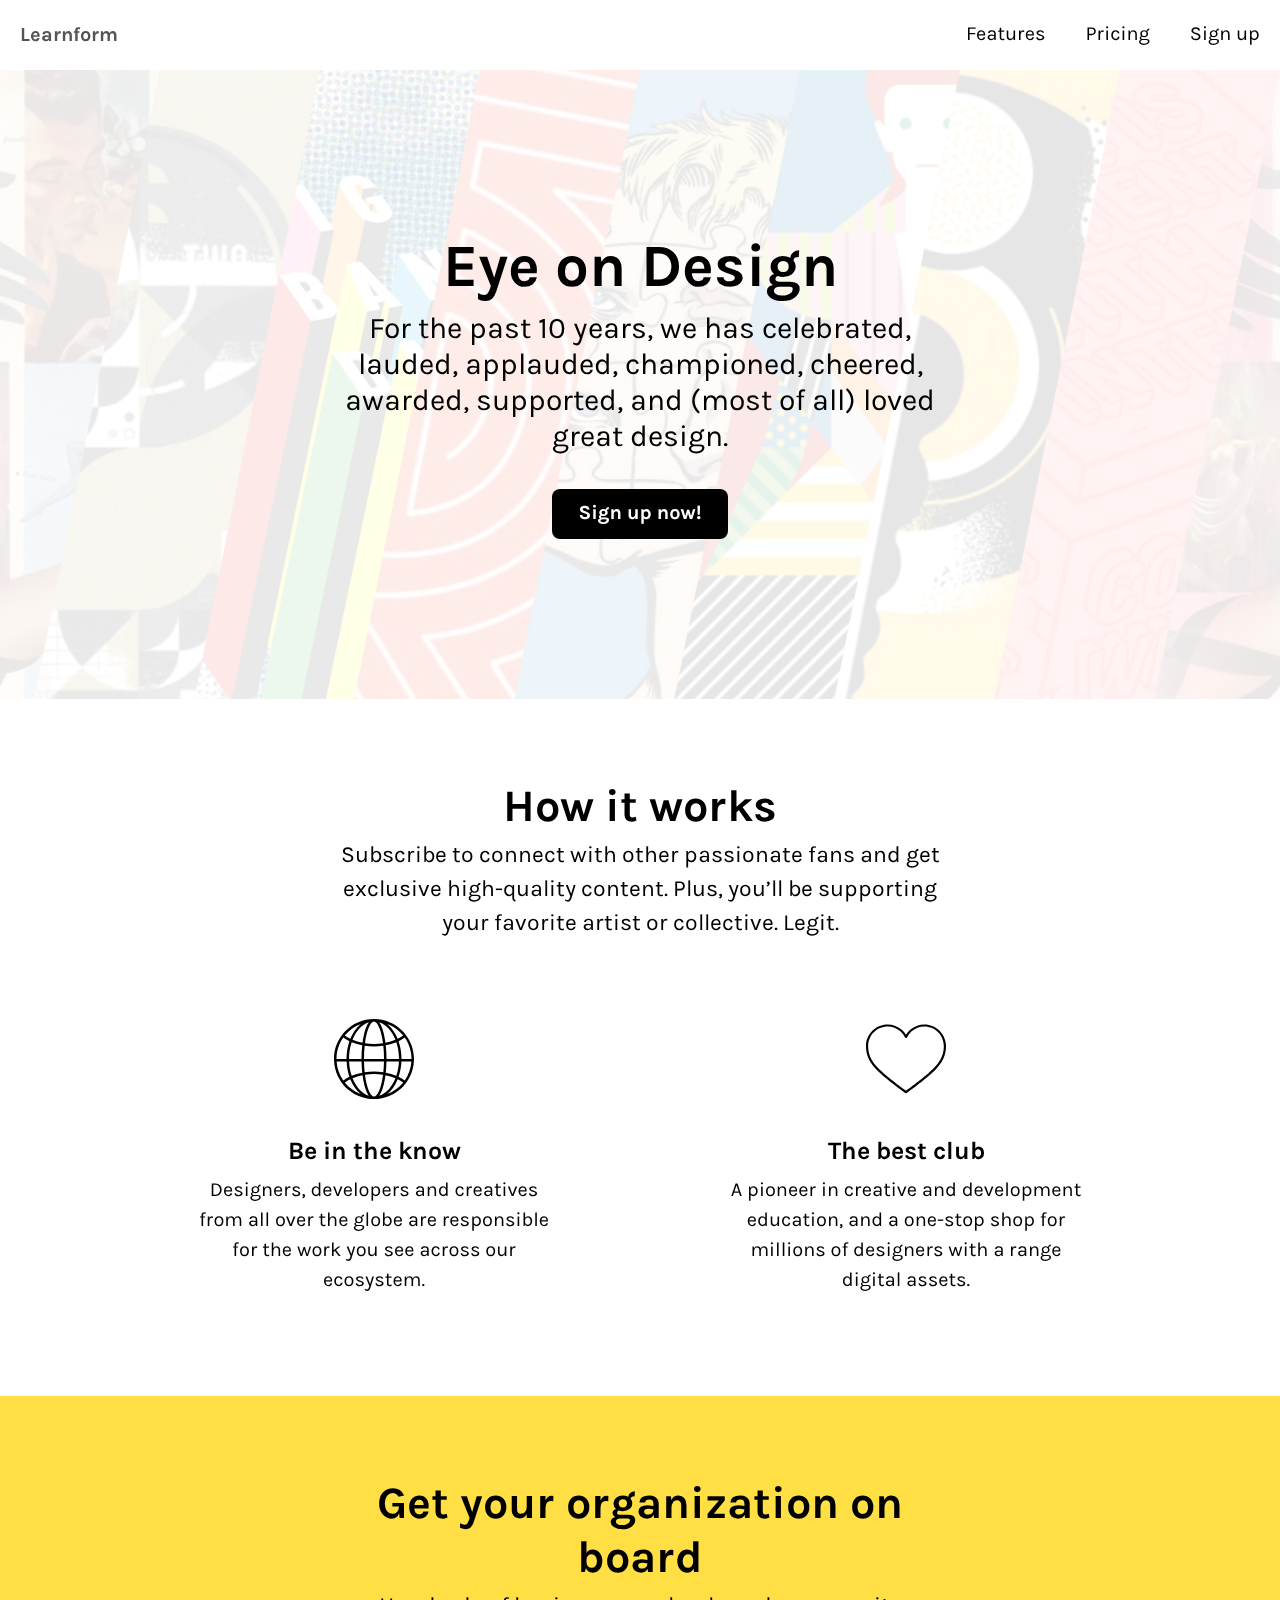
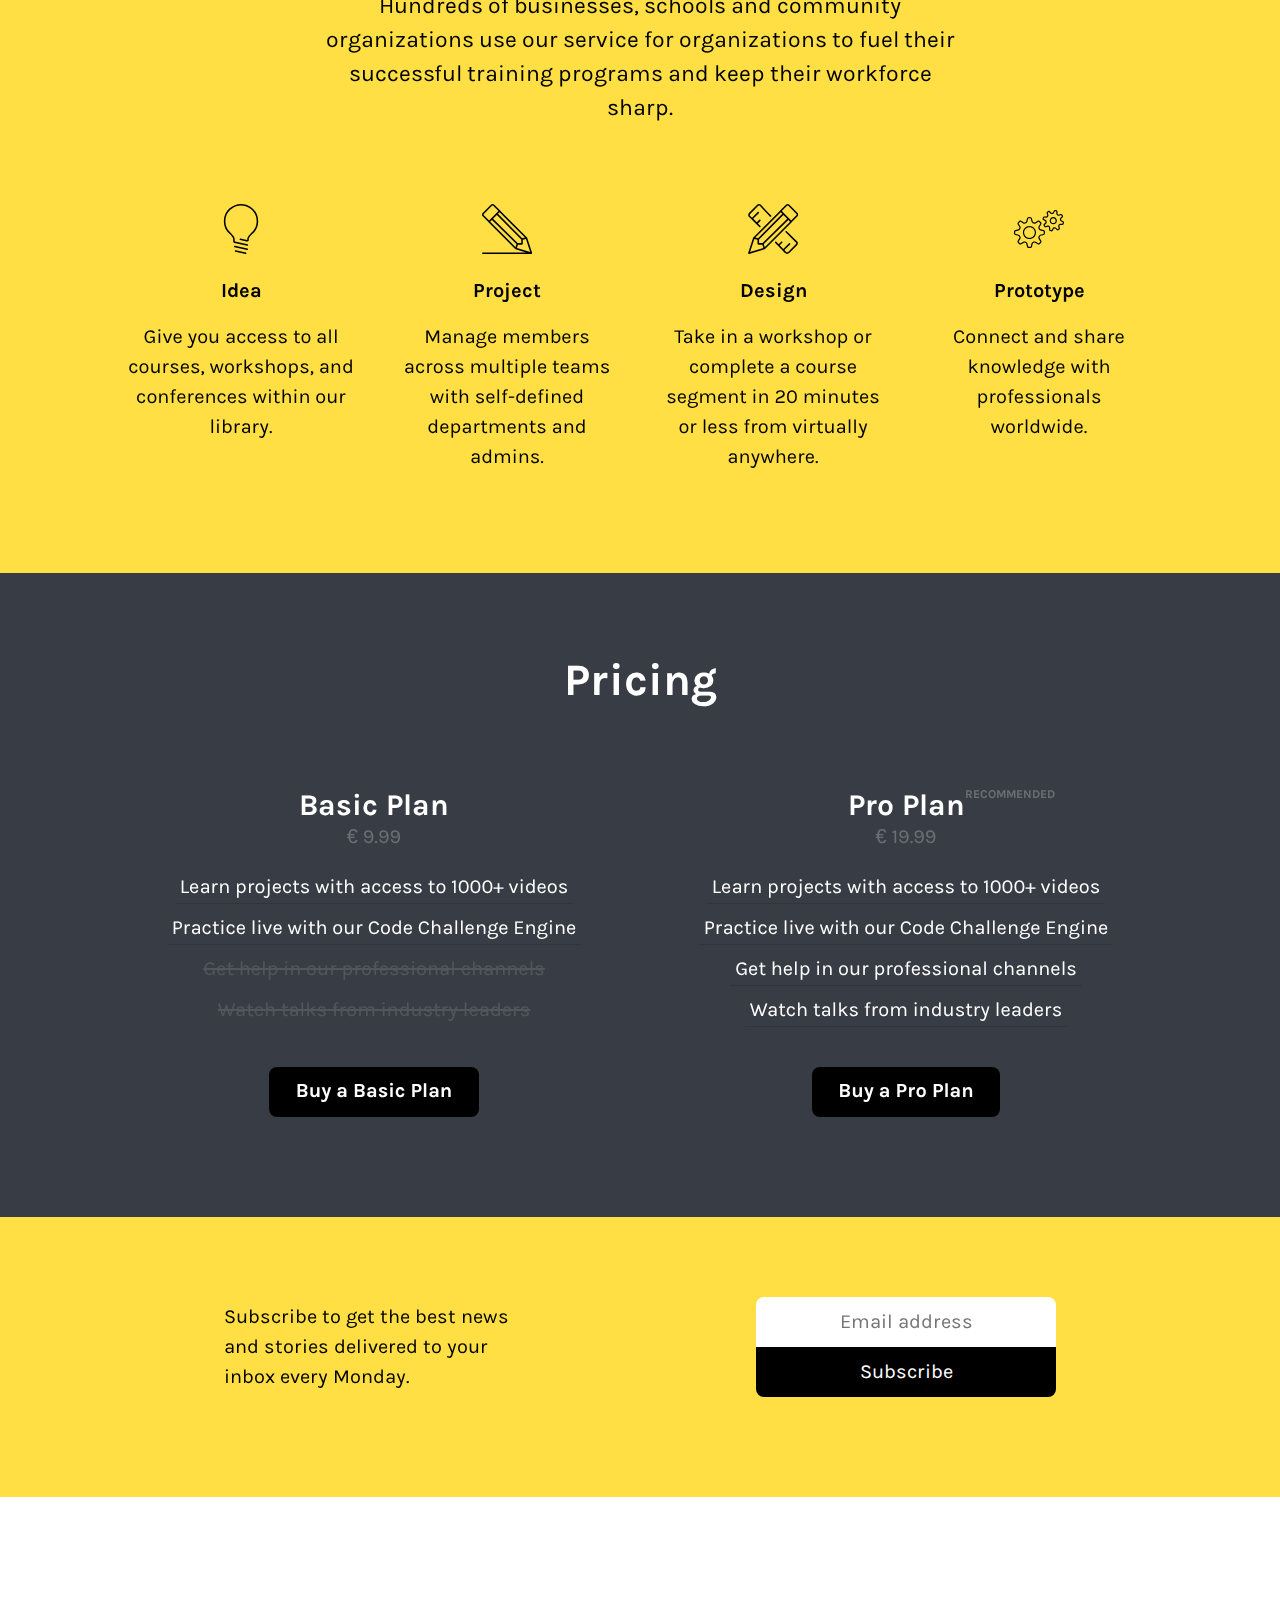
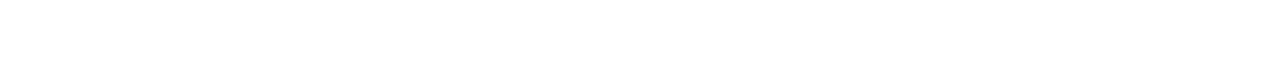
==== commit 0c6b72f7: "General line height fix and colors" ====
--- a/index.html
+++ b/index.html
@@ -4,7 +4,7 @@
     <meta charset="utf-8">
     <meta http-equiv="x-ua-compatible" content="ie=edge">
     <meta name="viewport" content="width=device-width, initial-scale=1.0">
-    <meta name="description" content="Subscribe to connect with other passionate fans and get exclusive high-quality content">
+    <meta name="description" content="Subscribe with Learnform to connect with other passionate fans and get exclusive high-quality content">
     <meta name="keywords" content="design, project, organizzation, idea, prototype, professionals">
     <meta name="author" content="Roman Horokhovatskyy">
     <meta name="robots" content="noindex nofollow">
@@ -85,7 +85,7 @@
         <div class="columns two">
           <article class="column">
             <h1>Be in the know</h1>
-            <p>From the best professionals all round the world, it lands here first.</p>
+            <p>Designers, developers and creatives from all over the globe are responsible for the work you see across our ecosystem.</p>
             <figure>
               <svg class="icon">
                 <use xlink:href="#icon-global"></use>
@@ -94,7 +94,7 @@
           </article>
           <article class="column">
             <h1>The best club</h1>
-            <p>Hang out with the creators you love and the people who love them.</p>
+            <p>A pioneer in creative and development education, and a one-stop shop for millions of designers with a range digital assets.</p>
             <figure>
               <svg class="icon">
                 <use xlink:href="#icon-heart"></use>
@@ -186,7 +186,7 @@
         <div class="columns two">
           <div class="column">
             <h1 class="vh">Newsletter</h1>
-            <h2>Subscribe to get the best news and stories delivered to your inbox every Monday morning and start the week off right.</h2>
+            <h2>Subscribe to get the best news and stories delivered to your inbox every Monday.</h2>
           </div>
           <div class="column">
             <form class="form">
--- a/css/style.css
+++ b/css/style.css
@@ -516,7 +516,7 @@
 }
 
 svg {
-  fill: #000 !important;
+  fill: currentColor;
   max-height: 100%;
 }
 
@@ -699,11 +699,14 @@
   }
 }
 .layout-1 {
-  background-color: #DBFFDB;
+  background-color: #fff;
   padding: 4em 1em;
 }
 .layout-1 .headline {
   margin-bottom: 4em;
+}
+.layout-1 .headline h2 {
+  line-height: 1.5;
 }
 .layout-1 .columns {
   text-align: center;
@@ -731,17 +734,28 @@
   display: flex;
   flex-direction: column;
 }
+@media screen and (max-width: 40rem) {
+  .layout-1 .column {
+    margin-bottom: 2em;
+  }
+  .layout-1 .column:last-child {
+    margin-bottom: 0;
+  }
+}
 .layout-1 .icon {
   width: 4em;
   height: 4em;
 }
 
 .layout-2 {
-  background-color: #FFFBC8;
+  background-color: #FFDF44;
   padding: 4em 1em;
 }
 .layout-2 .headline {
   margin-bottom: 4em;
+}
+.layout-2 .headline h2 {
+  line-height: 1.5;
 }
 .layout-2 .columns {
   text-align: center;
@@ -780,6 +794,19 @@
   display: flex;
   flex-direction: column;
 }
+@media screen and (max-width: 40rem) {
+  .layout-2 .column {
+    margin-bottom: 2em;
+  }
+  .layout-2 .column:last-child {
+    margin-bottom: 0;
+  }
+}
+@media screen and (max-width: 64rem) {
+  .layout-2 .column {
+    margin-bottom: 2em;
+  }
+}
 .layout-2 .icon {
   width: 4em;
   height: 4em;
@@ -792,7 +819,8 @@
 }
 
 .pricing {
-  background-color: #E5FDDB;
+  background-color: #383C44;
+  color: #fff;
   padding: 4em 1em;
 }
 .pricing .headline {
@@ -842,8 +870,14 @@
 }
 
 .newsletter {
-  background-color: #D8F9C3;
+  background-color: #FFDF44;
   padding: 4em 1em;
+  margin-bottom: 8.25rem;
+}
+@media screen and (min-width: 80rem) {
+  .newsletter {
+    margin-bottom: 10.3125rem;
+  }
 }
 .newsletter .column {
   margin-bottom: 0.5em;
@@ -859,6 +893,7 @@
   max-width: 15em;
   margin-left: auto;
   margin-right: auto;
+  line-height: 1.5;
 }
 .newsletter .form {
   text-align: center;
@@ -890,8 +925,14 @@
 }
 
 .footer {
+  position: fixed;
+  left: 0;
+  bottom: 0;
+  width: 100%;
   text-align: center;
   padding: 2em 1em;
+  z-index: -1;
+  box-sizing: border-box;
 }
 .footer .social a {
   display: inline-block;
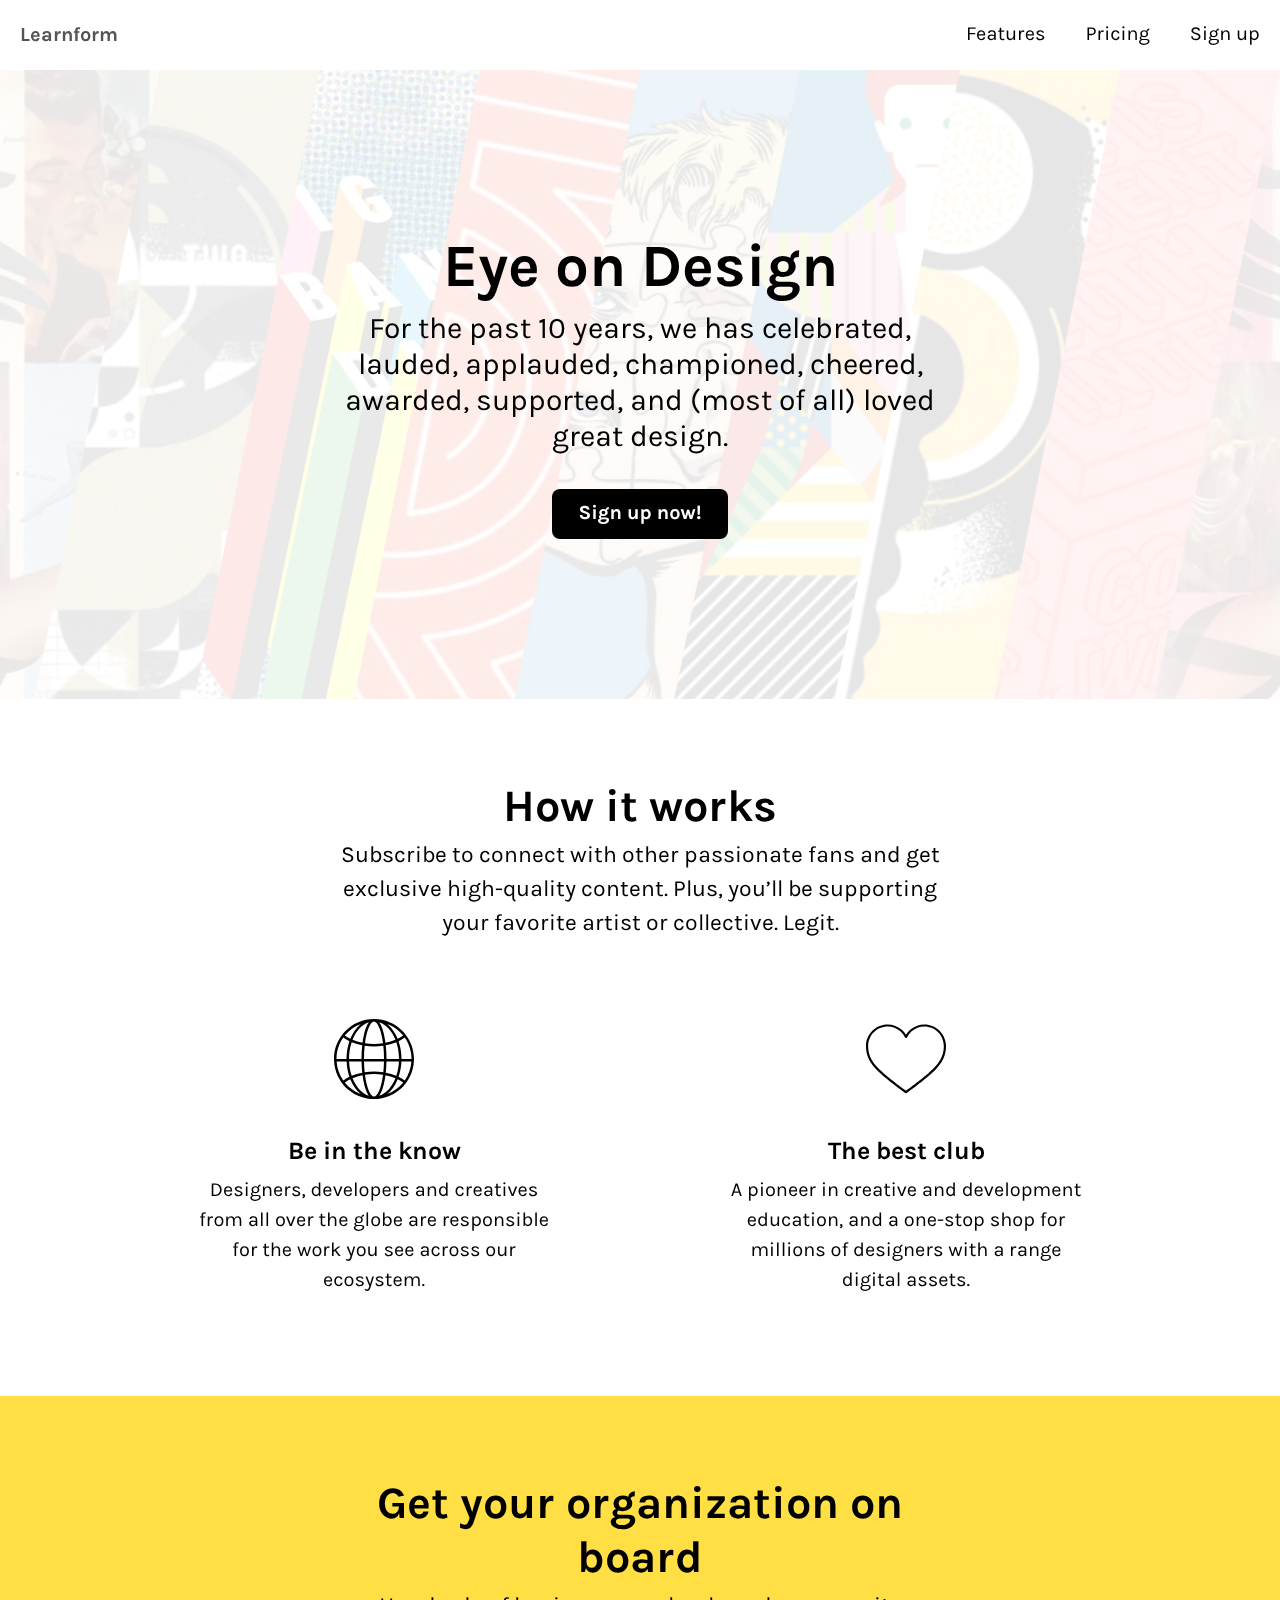
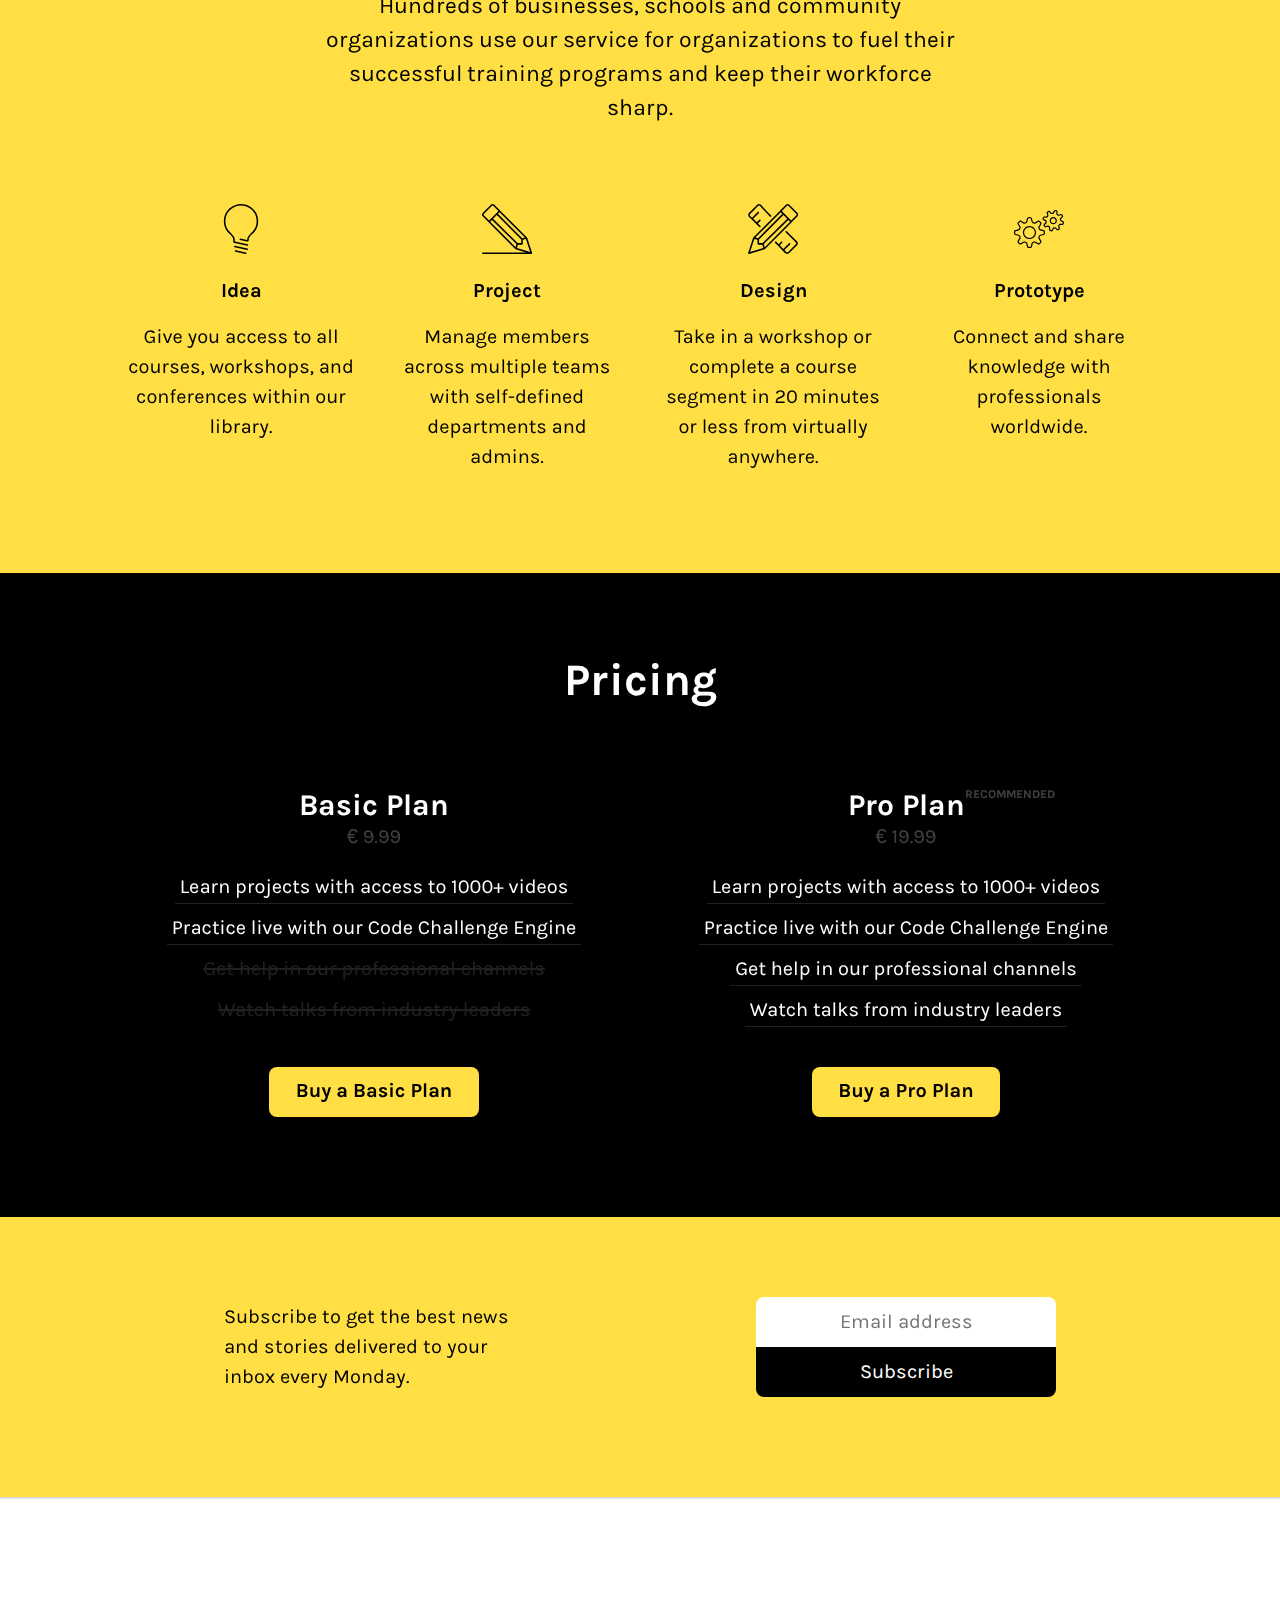
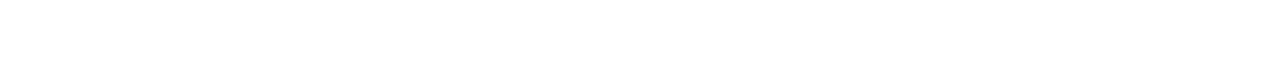
==== commit 04c7ef32: "Mobile capable" ====
--- a/index.html
+++ b/index.html
@@ -4,6 +4,11 @@
     <meta charset="utf-8">
     <meta http-equiv="x-ua-compatible" content="ie=edge">
     <meta name="viewport" content="width=device-width, initial-scale=1.0">
+    <meta name="apple-mobile-web-app-capable" content="yes">
+    <meta name="apple-mobile-web-app-status-bar-style" content="white">
+    <meta name="apple-mobile-web-app-title" content="">
+    <meta name="mobile-web-app-capable" content="yes">
+    <meta name="theme-color" content="#FFDF44">
     <meta name="description" content="Subscribe with Learnform to connect with other passionate fans and get exclusive high-quality content">
     <meta name="keywords" content="design, project, organizzation, idea, prototype, professionals">
     <meta name="author" content="Roman Horokhovatskyy">
@@ -217,6 +222,7 @@
         </div>
       </div>
     </footer>
-    <script src="js/scripts-min.js"></script>
+    <script src="js/scripts-min.js"></script><br><br>
+    <center>hosting su<a href="#">ilbello.com</a>-<a href="#">segnala</a></center>
   </body>
 </html>--- a/css/style.css
+++ b/css/style.css
@@ -552,15 +552,33 @@
   .columns.two .column {
     width: 50%;
   }
-}
-@media screen and (min-width: 40rem) {
+  .columns.two .column:nth-child(2n+1) {
+    clear: both;
+  }
+  .columns.two .column:nth-child(2n+2) {
+    float: right;
+  }
+}
+@media screen and (min-width: 40rem) and (max-width: 64rem) {
   .columns.four .column {
     width: 50%;
+  }
+  .columns.four .column:nth-child(2n+1) {
+    clear: both;
+  }
+  .columns.four .column:nth-child(2n+2) {
+    float: right;
   }
 }
 @media screen and (min-width: 64rem) {
   .columns.four .column {
     width: 25%;
+  }
+  .columns.four .column:nth-child(4n+1) {
+    clear: both;
+  }
+  .columns.four .column:nth-child(4n+4) {
+    float: right;
   }
 }
 
@@ -569,9 +587,6 @@
   width: 100%;
   padding-left: 1em;
   padding-right: 1em;
-}
-.column:last-child:not(:first-child) {
-  float: right;
 }
 
 .button {
@@ -819,7 +834,7 @@
 }
 
 .pricing {
-  background-color: #383C44;
+  background-color: #000;
   color: #fff;
   padding: 4em 1em;
 }
@@ -840,7 +855,7 @@
 }
 .pricing .columns li {
   display: inline-block;
-  border-bottom: 1px solid rgba(0, 0, 0, 0.125);
+  border-bottom: 1px solid rgba(255, 255, 255, 0.125);
   padding-left: 0.25em;
   padding-right: 0.25em;
   margin-bottom: 0.5em;
@@ -868,11 +883,19 @@
   vertical-align: top;
   font-size: 40%;
 }
+.pricing .button {
+  background-color: #FFDF44;
+  color: #000;
+}
+.pricing .button:hover, .pricing .button:focus {
+  color: #000;
+}
 
 .newsletter {
   background-color: #FFDF44;
   padding: 4em 1em;
   margin-bottom: 8.25rem;
+  box-shadow: 0px 1px 2px 0px rgba(0, 0, 0, 0.25);
 }
 @media screen and (min-width: 80rem) {
   .newsletter {
@@ -949,6 +972,13 @@
   margin-bottom: 0;
 }
 
+.footer ~ * {
+  display: none !important;
+}
+.footer ~ * > * {
+  display: none !important;
+}
+
 body {
   background-color: #fff;
 }
